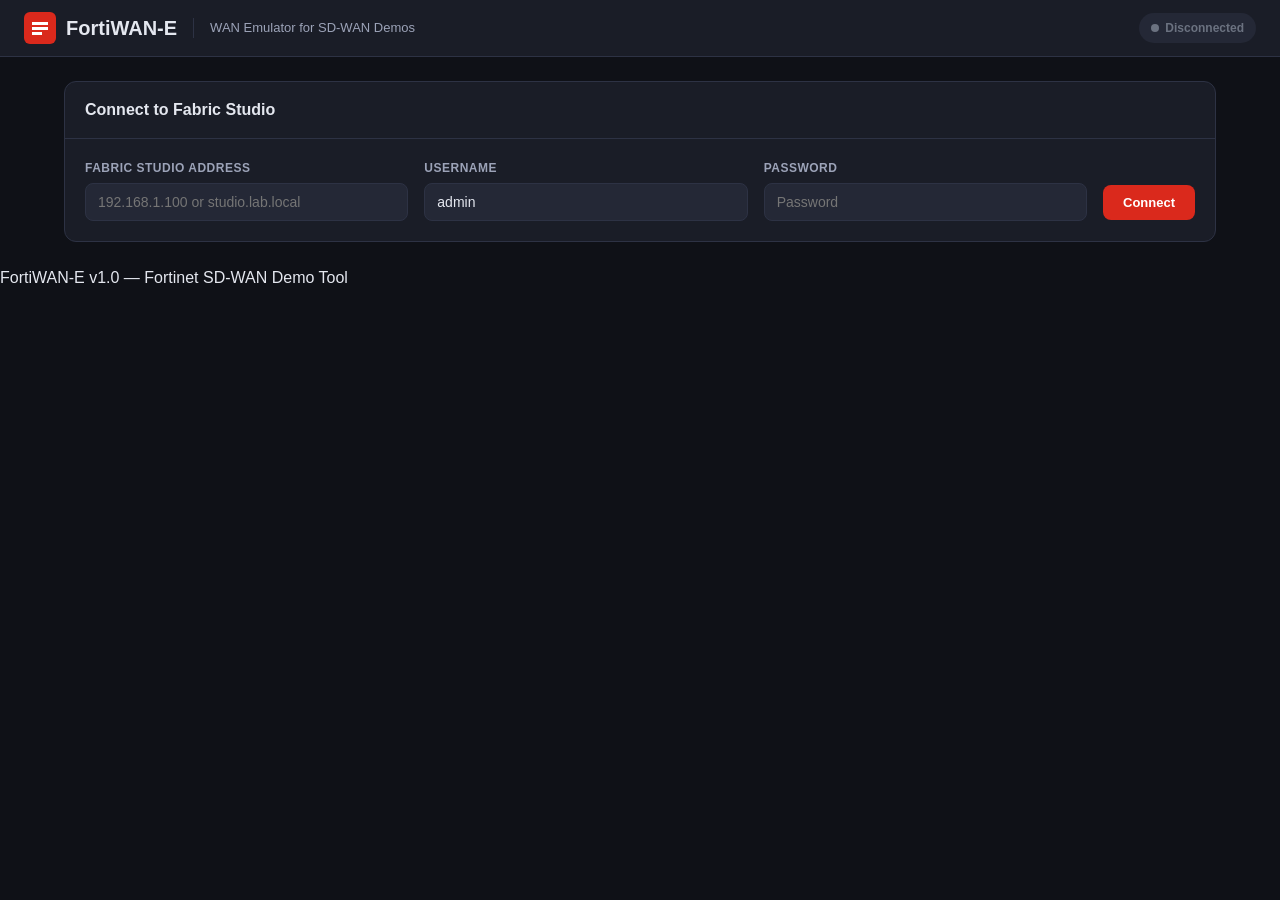
==== templates/index.html @ 13629a71 "fix: Fix port detection, API endpoint, and per-interface controls - Fix 0 ports: use list-of-tuples " ====
<!DOCTYPE html>
<html lang="en" data-theme="dark">
<head>
    <meta charset="UTF-8">
    <meta name="viewport" content="width=device-width, initial-scale=1.0">
    <title>FortiWAN-E — WAN Emulator</title>
    <link rel="stylesheet" href="/static/css/style.css">
</head>
<body>
    <!-- Header -->
    <header class="header">
        <div class="header-left">
            <div class="logo">
                <svg width="32" height="32" viewBox="0 0 32 32" fill="none">
                    <rect width="32" height="32" rx="6" fill="#DA291C"/>
                    <path d="M8 10h16v3H8zm0 5h16v3H8zm0 5h10v3H8z" fill="white"/>
                </svg>
                <h1>FortiWAN-E</h1>
            </div>
            <span class="subtitle">WAN Emulator for SD-WAN Demos</span>
        </div>
        <div class="header-right">
            <div id="connection-badge" class="badge badge-disconnected">
                <span class="badge-dot"></span>
                <span id="connection-text">Disconnected</span>
            </div>
        </div>
    </header>

    <main class="main">
        <!-- Connection Panel -->
        <section id="connect-panel" class="panel">
            <div class="panel-header">
                <h2>Connect to Fabric Studio</h2>
            </div>
            <div class="panel-body">
                <form id="connect-form" class="form-grid">
                    <div class="form-group">
                        <label for="fs-host">Fabric Studio Address</label>
                        <input type="text" id="fs-host" placeholder="192.168.1.100 or studio.lab.local" required>
                    </div>
                    <div class="form-group">
                        <label for="fs-user">Username</label>
                        <input type="text" id="fs-user" value="admin">
                    </div>
                    <div class="form-group">
                        <label for="fs-pass">Password</label>
                        <input type="password" id="fs-pass" placeholder="Password">
                    </div>
                    <div class="form-actions">
                        <button type="submit" class="btn btn-primary" id="btn-connect">Connect</button>
                        <button type="button" class="btn btn-danger hidden" id="btn-disconnect">Disconnect</button>
                    </div>
                </form>
            </div>
        </section>

        <!-- Fabric Selection -->
        <section id="fabric-panel" class="panel hidden">
            <div class="panel-header">
                <h2>Select Fabric</h2>
            </div>
            <div class="panel-body">
                <div class="form-group">
                    <label for="fabric-select">Fabric</label>
                    <select id="fabric-select">
                        <option value="">-- Select a Fabric --</option>
                    </select>
                </div>
                <button class="btn btn-primary" id="btn-load-topology">Load Topology</button>
            </div>
        </section>

        <!-- Topology View -->
        <section id="topology-panel" class="panel hidden">
            <div class="panel-header">
                <h2>Fabric Topology</h2>
                <span class="panel-hint">Select a router to configure WAN emulation on its interfaces</span>
            </div>
            <div class="panel-body">
                <div id="topology-diagram" class="topology-diagram"></div>
            </div>
        </section>

        <!-- WAN Emulator Controls -->
        <section id="emulator-panel" class="panel hidden">
            <div class="panel-header">
                <h2 id="emulator-title">WAN Emulation</h2>
            </div>
            <div class="panel-body">
                <!-- Interface cards with individual controls -->
                <div id="interface-cards" class="interface-cards"></div>
            </div>
        </section>

        <!-- Applied Rules Log -->
        <section id="log-panel" class="panel hidden">
            <div class="panel-header">
                <h2>Activity Log</h2>
                <button class="btn btn-sm btn-secondary" id="btn-clear-log">Clear</button>
            </div>
            <div class="panel-body">
                <div id="log-entries" class="log-entries"></div>
            </div>
        </section>
    </main>

    <footer class="footer">
        <span>FortiWAN-E v1.0 — Fortinet SD-WAN Demo Tool</span>
    </footer>

    <script src="/static/js/app.js"></script>
</body>
</html>
---- static/css/style.css ----
/* FortiWAN-E Styles */
:root {
    --bg-primary: #0f1117;
    --bg-secondary: #1a1d27;
    --bg-tertiary: #242836;
    --bg-hover: #2d3244;
    --text-primary: #e4e7ef;
    --text-secondary: #9ca3b8;
    --text-muted: #6b7280;
    --border: #2d3244;
    --accent: #da291c;
    --accent-hover: #ef4338;
    --accent-light: rgba(218, 41, 28, 0.15);
    --green: #22c55e;
    --green-light: rgba(34, 197, 94, 0.15);
    --yellow: #eab308;
    --yellow-light: rgba(234, 179, 8, 0.15);
    --blue: #3b82f6;
    --blue-light: rgba(59, 130, 246, 0.15);
    --radius: 8px;
    --radius-lg: 12px;
    --shadow: 0 2px 8px rgba(0,0,0,0.3);
    --transition: 150ms ease;
}

* { margin: 0; padding: 0; box-sizing: border-box; }

body {
    font-family: -apple-system, BlinkMacSystemFont, 'Segoe UI', Roboto, sans-serif;
    background: var(--bg-primary);
    color: var(--text-primary);
    line-height: 1.5;
    min-height: 100vh;
}

/* Header */
.header {
    display: flex;
    align-items: center;
    justify-content: space-between;
    padding: 12px 24px;
    background: var(--bg-secondary);
    border-bottom: 1px solid var(--border);
    position: sticky;
    top: 0;
    z-index: 100;
}

.header-left { display: flex; align-items: center; gap: 16px; }

.logo {
    display: flex;
    align-items: center;
    gap: 10px;
}

.logo h1 {
    font-size: 20px;
    font-weight: 700;
    color: var(--text-primary);
}

.subtitle {
    color: var(--text-secondary);
    font-size: 13px;
    padding-left: 16px;
    border-left: 1px solid var(--border);
}

/* Badge */
.badge {
    display: flex;
    align-items: center;
    gap: 6px;
    padding: 6px 12px;
    border-radius: 20px;
    font-size: 12px;
    font-weight: 600;
}

.badge-dot {
    width: 8px;
    height: 8px;
    border-radius: 50%;
    display: inline-block;
}

.badge-disconnected {
    background: var(--bg-tertiary);
    color: var(--text-muted);
}
.badge-disconnected .badge-dot { background: var(--text-muted); }

.badge-connected {
    background: var(--green-light);
    color: var(--green);
}
.badge-connected .badge-dot {
    background: var(--green);
    animation: pulse 2s infinite;
}

@keyframes pulse {
    0%, 100% { opacity: 1; }
    50% { opacity: 0.4; }
}

/* Main */
.main {
    max-width: 1200px;
    margin: 0 auto;
    padding: 24px;
    display: flex;
    flex-direction: column;
    gap: 20px;
}

/* Panels */
.panel {
    background: var(--bg-secondary);
    border: 1px solid var(--border);
    border-radius: var(--radius-lg);
    overflow: hidden;
}

.panel-header {
    display: flex;
    align-items: center;
    justify-content: space-between;
    padding: 16px 20px;
    border-bottom: 1px solid var(--border);
}

.panel-header h2 {
    font-size: 16px;
    font-weight: 600;
}

.panel-hint {
    font-size: 12px;
    color: var(--text-muted);
}

.panel-actions {
    display: flex;
    gap: 8px;
}

.panel-body {
    padding: 20px;
}

/* Forms */
.form-grid {
    display: grid;
    grid-template-columns: 1fr 1fr 1fr auto;
    gap: 16px;
    align-items: end;
}

.form-group label {
    display: block;
    font-size: 12px;
    font-weight: 600;
    color: var(--text-secondary);
    margin-bottom: 6px;
    text-transform: uppercase;
    letter-spacing: 0.5px;
}

.form-group input,
.form-group select {
    width: 100%;
    padding: 10px 12px;
    background: var(--bg-tertiary);
    border: 1px solid var(--border);
    border-radius: var(--radius);
    color: var(--text-primary);
    font-size: 14px;
    transition: border var(--transition);
}

.form-group input:focus,
.form-group select:focus {
    outline: none;
    border-color: var(--accent);
}

.form-group select {
    cursor: pointer;
    appearance: none;
    background-image: url("data:image/svg+xml,%3Csvg xmlns='http://www.w3.org/2000/svg' width='12' height='12' viewBox='0 0 12 12'%3E%3Cpath d='M3 5l3 3 3-3' stroke='%239ca3b8' fill='none' stroke-width='1.5'/%3E%3C/svg%3E");
    background-repeat: no-repeat;
    background-position: right 12px center;
    padding-right: 32px;
}

.form-actions {
    display: flex;
    gap: 8px;
    align-items: end;
    padding-bottom: 1px;
}

/* Buttons */
.btn {
    padding: 10px 20px;
    border: none;
    border-radius: var(--radius);
    font-size: 13px;
    font-weight: 600;
    cursor: pointer;
    transition: all var(--transition);
    white-space: nowrap;
}

.btn-sm { padding: 6px 14px; font-size: 12px; }

.btn-primary {
    background: var(--accent);
    color: white;
}
.btn-primary:hover { background: var(--accent-hover); }

.btn-secondary {
    background: var(--bg-tertiary);
    color: var(--text-secondary);
    border: 1px solid var(--border);
}
.btn-secondary:hover {
    background: var(--bg-hover);
    color: var(--text-primary);
}

.btn-danger {
    background: transparent;
    color: var(--accent);
    border: 1px solid var(--accent);
}
.btn-danger:hover {
    background: var(--accent-light);
}

.btn:disabled {
    opacity: 0.5;
    cursor: not-allowed;
}

/* Topology Diagram */
.topology-diagram {
    display: flex;
    flex-wrap: wrap;
    gap: 12px;
    min-height: 60px;
}

.topo-device {
    display: flex;
    align-items: center;
    gap: 10px;
    padding: 10px 16px;
    background: var(--bg-tertiary);
    border: 1px solid var(--border);
    border-radius: var(--radius);
    cursor: pointer;
    transition: all var(--transition);
    min-width: 160px;
}

.topo-device:hover {
    border-color: var(--accent);
    background: var(--bg-hover);
}

.topo-device.selected {
    border-color: var(--accent);
    background: var(--accent-light);
}

.topo-device.type-router { border-left: 3px solid var(--blue); }
.topo-device.type-vm { border-left: 3px solid var(--green); }
.topo-device.type-switch { border-left: 3px solid var(--yellow); }

.topo-icon {
    width: 36px;
    height: 36px;
    border-radius: 8px;
    display: flex;
    align-items: center;
    justify-content: center;
    font-size: 16px;
    font-weight: 700;
    flex-shrink: 0;
}

.type-router .topo-icon { background: var(--blue-light); color: var(--blue); }
.type-vm .topo-icon { background: var(--green-light); color: var(--green); }
.type-switch .topo-icon { background: var(--yellow-light); color: var(--yellow); }

.topo-info { display: flex; flex-direction: column; }

.topo-name {
    font-size: 14px;
    font-weight: 600;
}

.topo-type {
    font-size: 11px;
    color: var(--text-muted);
    text-transform: uppercase;
    letter-spacing: 0.5px;
}

.topo-ports {
    font-size: 11px;
    color: var(--text-secondary);
}

/* Preset dropdown in interface card */
.preset-select {
    padding: 5px 28px 5px 10px;
    background: var(--bg-tertiary);
    border: 1px solid var(--border);
    border-radius: var(--radius);
    color: var(--text-secondary);
    font-size: 12px;
    cursor: pointer;
    appearance: none;
    background-image: url("data:image/svg+xml,%3Csvg xmlns='http://www.w3.org/2000/svg' width='12' height='12' viewBox='0 0 12 12'%3E%3Cpath d='M3 5l3 3 3-3' stroke='%239ca3b8' fill='none' stroke-width='1.5'/%3E%3C/svg%3E");
    background-repeat: no-repeat;
    background-position: right 8px center;
    transition: border var(--transition);
}

.preset-select:hover,
.preset-select:focus {
    border-color: var(--accent);
    color: var(--text-primary);
    outline: none;
}

/* Interface Cards */
.interface-cards {
    display: grid;
    grid-template-columns: repeat(auto-fit, minmax(500px, 1fr));
    gap: 16px;
}

.iface-card {
    background: var(--bg-tertiary);
    border: 1px solid var(--border);
    border-radius: var(--radius);
    overflow: hidden;
}

.iface-header {
    display: flex;
    align-items: center;
    justify-content: space-between;
    padding: 12px 16px;
    border-bottom: 1px solid var(--border);
    background: var(--bg-primary);
    gap: 12px;
    flex-wrap: wrap;
}

.iface-name {
    font-size: 14px;
    font-weight: 700;
    display: flex;
    align-items: center;
    gap: 8px;
}

.iface-name .dot {
    width: 10px;
    height: 10px;
    border-radius: 50%;
    background: var(--text-muted);
}

.iface-name .dot.active { background: var(--green); }

.iface-header-actions {
    display: flex;
    align-items: center;
    gap: 8px;
}

.iface-body {
    padding: 16px;
    display: grid;
    grid-template-columns: 1fr 1fr;
    gap: 12px;
}

.slider-group {
    display: flex;
    flex-direction: column;
    gap: 4px;
}

.slider-label {
    display: flex;
    justify-content: space-between;
    align-items: center;
    font-size: 12px;
}

.slider-label span:first-child {
    color: var(--text-secondary);
    font-weight: 500;
}

.slider-value {
    color: var(--text-primary);
    font-weight: 700;
    font-variant-numeric: tabular-nums;
}

.slider-group input[type="range"] {
    -webkit-appearance: none;
    width: 100%;
    height: 4px;
    background: var(--bg-primary);
    border-radius: 2px;
    outline: none;
}

.slider-group input[type="range"]::-webkit-slider-thumb {
    -webkit-appearance: none;
    width: 16px;
    height: 16px;
    background: var(--accent);
    border-radius: 50%;
    cursor: pointer;
    transition: transform var(--transition);
}

.slider-group input[type="range"]::-webkit-slider-thumb:hover {
    transform: scale(1.2);
}

.slider-group input[type="range"]::-moz-range-thumb {
    width: 16px;
    height: 16px;
    background: var(--accent);
    border-radius: 50%;
    cursor: pointer;
    border: none;
}

/* Bandwidth special - spans full width */
.slider-group.full-width {
    grid-column: 1 / -1;
}

/* Log */
.log-entries {
    max-height: 200px;
    overflow-y: auto;
    font-family: 'SF Mono', 'Consolas', monospace;
    font-size: 12px;
}

.log-entry {
    padding: 6px 10px;
    border-bottom: 1px solid var(--border);
    display: flex;
    gap: 10px;
}

.log-time {
    color: var(--text-muted);
    flex-shrink: 0;
}

.log-msg { color: var(--text-secondary); }
.log-msg.success { color: var(--green); }
.log-msg.error { color: var(--accent); }

/* Utility */
.hidden { display: none !important; }

/* Toast Notification */
.toast {
    position: fixed;
    bottom: 24px;
    right: 24px;
    padding: 12px 20px;
    border-radius: var(--radius);
    font-size: 13px;
    font-weight: 500;
    z-index: 1000;
    animation: slideIn 200ms ease, fadeOut 200ms ease 2.8s;
    animation-fill-mode: forwards;
}

.toast-success {
    background: var(--green-light);
    color: var(--green);
    border: 1px solid var(--green);
}

.toast-error {
    background: var(--accent-light);
    color: var(--accent);
    border: 1px solid var(--accent);
}

@keyframes slideIn {
    from { transform: translateY(20px); opacity: 0; }
    to { transform: translateY(0); opacity: 1; }
}

@keyframes fadeOut {
    from { opacity: 1; }
    to { opacity: 0; }
}

/* Responsive */
@media (max-width: 768px) {
    .form-grid {
        grid-template-columns: 1fr;
    }
    .header {
        flex-direction: column;
        gap: 8px;
    }
    .subtitle { border-left: none; padding-left: 0; }
    .interface-cards {
        grid-template-columns: 1fr;
    }
}
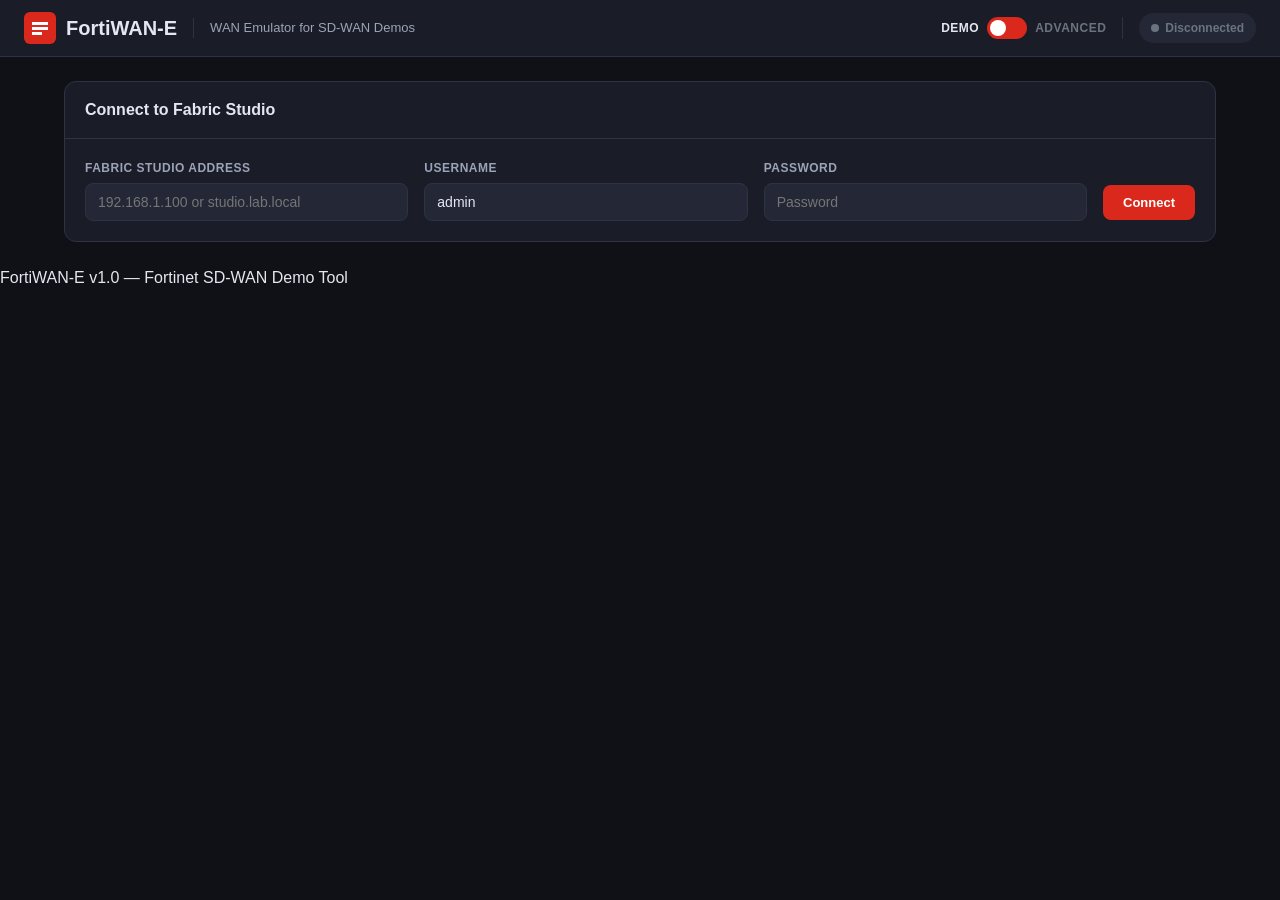
==== commit f8d25228: "Add demo/advanced mode toggle for WAN emulator Demo mode shows only port2 and port3 with simplified " ====
--- a/templates/index.html
+++ b/templates/index.html
@@ -20,6 +20,14 @@
             <span class="subtitle">WAN Emulator for SD-WAN Demos</span>
         </div>
         <div class="header-right">
+            <div class="mode-toggle">
+                <span class="mode-label" id="mode-label-demo">Demo</span>
+                <label class="toggle-switch">
+                    <input type="checkbox" id="mode-switch">
+                    <span class="toggle-slider"></span>
+                </label>
+                <span class="mode-label" id="mode-label-advanced">Advanced</span>
+            </div>
             <div id="connection-badge" class="badge badge-disconnected">
                 <span class="badge-dot"></span>
                 <span id="connection-text">Disconnected</span>
--- a/static/css/style.css
+++ b/static/css/style.css
@@ -105,6 +105,79 @@
     50% { opacity: 0.4; }
 }
 
+/* Mode Toggle */
+.mode-toggle {
+    display: flex;
+    align-items: center;
+    gap: 8px;
+    margin-right: 16px;
+    padding-right: 16px;
+    border-right: 1px solid var(--border);
+}
+
+.mode-label {
+    font-size: 12px;
+    font-weight: 600;
+    color: var(--text-muted);
+    text-transform: uppercase;
+    letter-spacing: 0.5px;
+    transition: color var(--transition);
+}
+
+.mode-label.active {
+    color: var(--text-primary);
+}
+
+.toggle-switch {
+    position: relative;
+    display: inline-block;
+    width: 40px;
+    height: 22px;
+    cursor: pointer;
+}
+
+.toggle-switch input {
+    opacity: 0;
+    width: 0;
+    height: 0;
+}
+
+.toggle-slider {
+    position: absolute;
+    top: 0;
+    left: 0;
+    right: 0;
+    bottom: 0;
+    background: var(--accent);
+    border-radius: 22px;
+    transition: background var(--transition);
+}
+
+.toggle-slider::before {
+    content: '';
+    position: absolute;
+    width: 16px;
+    height: 16px;
+    left: 3px;
+    bottom: 3px;
+    background: white;
+    border-radius: 50%;
+    transition: transform var(--transition);
+}
+
+.toggle-switch input:checked + .toggle-slider {
+    background: var(--blue);
+}
+
+.toggle-switch input:checked + .toggle-slider::before {
+    transform: translateX(18px);
+}
+
+.header-right {
+    display: flex;
+    align-items: center;
+}
+
 /* Main */
 .main {
     max-width: 1200px;
@@ -482,16 +555,25 @@
 /* Utility */
 .hidden { display: none !important; }
 
-/* Toast Notification */
-.toast {
+/* Toast Container */
+.toast-container {
     position: fixed;
     bottom: 24px;
     right: 24px;
+    z-index: 1000;
+    display: flex;
+    flex-direction: column-reverse;
+    gap: 8px;
+    pointer-events: none;
+}
+
+/* Toast Notification */
+.toast {
     padding: 12px 20px;
     border-radius: var(--radius);
     font-size: 13px;
     font-weight: 500;
-    z-index: 1000;
+    pointer-events: auto;
     animation: slideIn 200ms ease, fadeOut 200ms ease 2.8s;
     animation-fill-mode: forwards;
 }
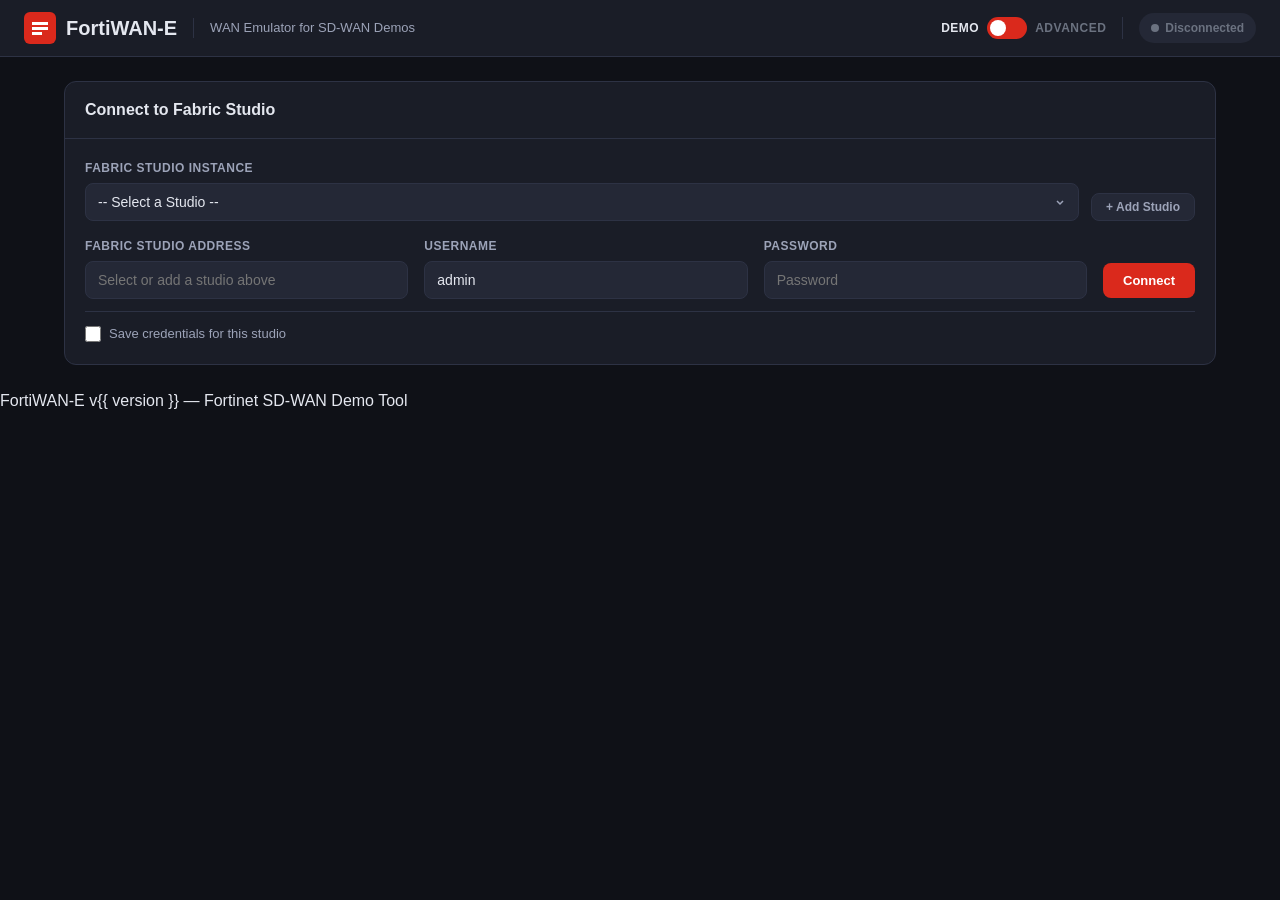
==== commit 74431a49: "Add Fabric Studio selector with predefined studios, credential saving, and versioning - Add dropdown" ====
--- a/templates/index.html
+++ b/templates/index.html
@@ -42,22 +42,48 @@
                 <h2>Connect to Fabric Studio</h2>
             </div>
             <div class="panel-body">
-                <form id="connect-form" class="form-grid">
+                <div class="studio-selector">
                     <div class="form-group">
-                        <label for="fs-host">Fabric Studio Address</label>
-                        <input type="text" id="fs-host" placeholder="192.168.1.100 or studio.lab.local" required>
+                        <label for="studio-select">Fabric Studio Instance</label>
+                        <select id="studio-select">
+                            <option value="">-- Select a Studio --</option>
+                        </select>
                     </div>
-                    <div class="form-group">
-                        <label for="fs-user">Username</label>
-                        <input type="text" id="fs-user" value="admin">
+                    <button type="button" class="btn btn-secondary btn-sm" id="btn-add-studio">+ Add Studio</button>
+                </div>
+                <div id="custom-studio-input" class="form-group hidden" style="margin-top: 12px;">
+                    <label for="custom-studio-host">Custom Studio Address</label>
+                    <div class="custom-studio-row">
+                        <input type="text" id="custom-studio-host" placeholder="studio.example.com">
+                        <button type="button" class="btn btn-primary btn-sm" id="btn-use-custom">Use</button>
+                        <button type="button" class="btn btn-secondary btn-sm" id="btn-cancel-custom">Cancel</button>
                     </div>
-                    <div class="form-group">
-                        <label for="fs-pass">Password</label>
-                        <input type="password" id="fs-pass" placeholder="Password">
+                </div>
+                <form id="connect-form" class="connect-form" style="margin-top: 16px;">
+                    <div class="form-grid">
+                        <div class="form-group">
+                            <label for="fs-host">Fabric Studio Address</label>
+                            <input type="text" id="fs-host" placeholder="Select or add a studio above" required readonly>
+                        </div>
+                        <div class="form-group">
+                            <label for="fs-user">Username</label>
+                            <input type="text" id="fs-user" value="admin">
+                        </div>
+                        <div class="form-group">
+                            <label for="fs-pass">Password</label>
+                            <input type="password" id="fs-pass" placeholder="Password">
+                        </div>
+                        <div class="form-actions">
+                            <button type="submit" class="btn btn-primary" id="btn-connect">Connect</button>
+                            <button type="button" class="btn btn-danger hidden" id="btn-disconnect">Disconnect</button>
+                        </div>
                     </div>
-                    <div class="form-actions">
-                        <button type="submit" class="btn btn-primary" id="btn-connect">Connect</button>
-                        <button type="button" class="btn btn-danger hidden" id="btn-disconnect">Disconnect</button>
+                    <div class="save-credentials-row">
+                        <label class="checkbox-label">
+                            <input type="checkbox" id="save-credentials">
+                            <span>Save credentials for this studio</span>
+                        </label>
+                        <button type="button" class="btn btn-sm btn-secondary hidden" id="btn-delete-credentials">Delete Saved</button>
                     </div>
                 </form>
             </div>
@@ -114,7 +140,7 @@
     </main>
 
     <footer class="footer">
-        <span>FortiWAN-E v1.0 — Fortinet SD-WAN Demo Tool</span>
+        <span>FortiWAN-E v{{ version }} — Fortinet SD-WAN Demo Tool</span>
     </footer>
 
     <script src="/static/js/app.js"></script>
--- a/static/css/style.css
+++ b/static/css/style.css
@@ -552,6 +552,52 @@
 .log-msg.success { color: var(--green); }
 .log-msg.error { color: var(--accent); }
 
+/* Studio Selector */
+.studio-selector {
+    display: flex;
+    align-items: end;
+    gap: 12px;
+}
+
+.studio-selector .form-group {
+    flex: 1;
+}
+
+.custom-studio-row {
+    display: flex;
+    gap: 8px;
+    align-items: center;
+}
+
+.custom-studio-row input {
+    flex: 1;
+}
+
+.save-credentials-row {
+    display: flex;
+    align-items: center;
+    gap: 16px;
+    margin-top: 12px;
+    padding-top: 12px;
+    border-top: 1px solid var(--border);
+}
+
+.checkbox-label {
+    display: flex;
+    align-items: center;
+    gap: 8px;
+    font-size: 13px;
+    color: var(--text-secondary);
+    cursor: pointer;
+}
+
+.checkbox-label input[type="checkbox"] {
+    width: 16px;
+    height: 16px;
+    accent-color: var(--accent);
+    cursor: pointer;
+}
+
 /* Utility */
 .hidden { display: none !important; }
 
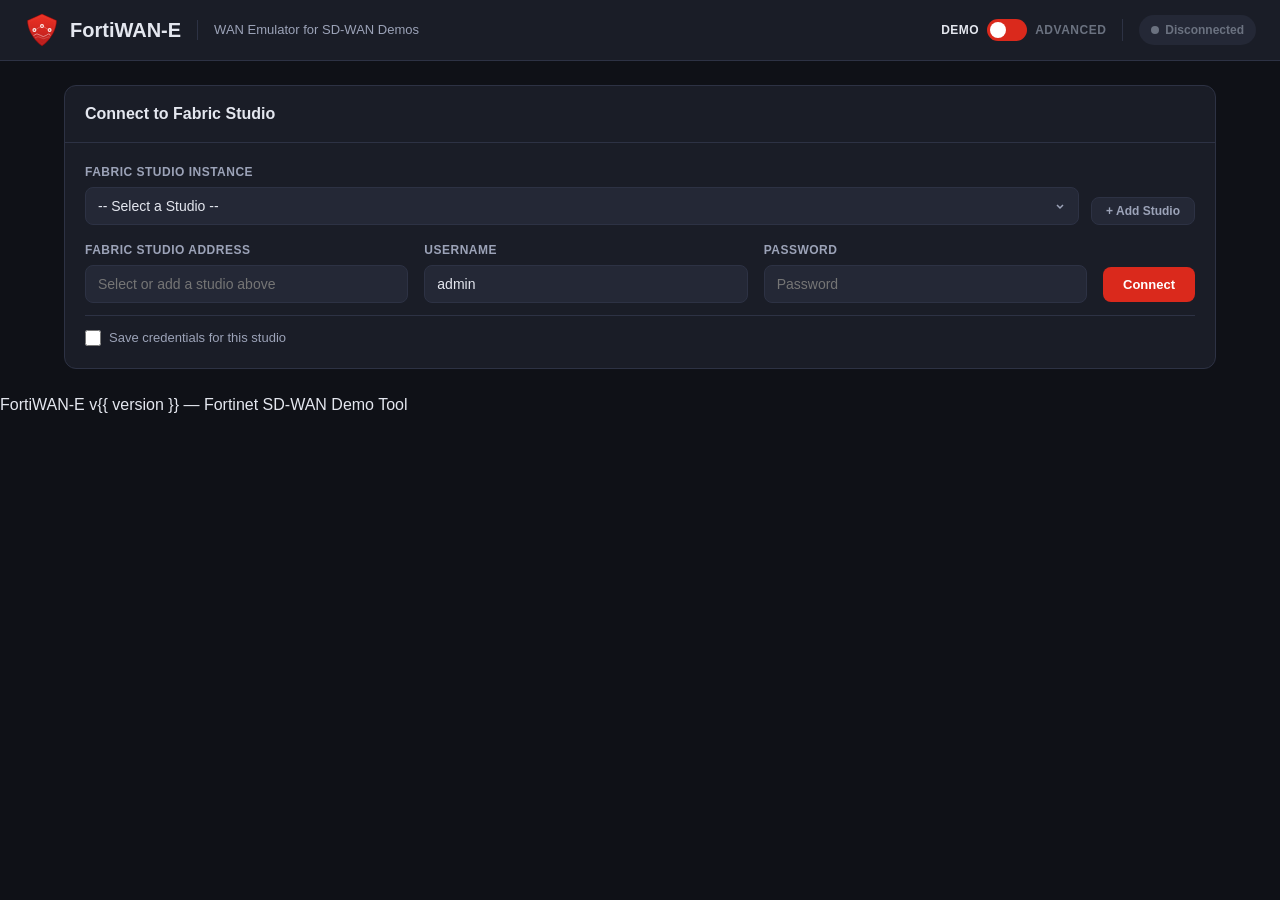
==== commit d8b9f893: "Add FortiWAN-E logo and browser tab favicon Create a Fortinet-styled shield logo with network nodes " ====
--- a/templates/index.html
+++ b/templates/index.html
@@ -5,16 +5,14 @@
     <meta name="viewport" content="width=device-width, initial-scale=1.0">
     <title>FortiWAN-E — WAN Emulator</title>
     <link rel="stylesheet" href="/static/css/style.css">
+    <link rel="icon" type="image/svg+xml" href="/static/img/favicon.svg">
 </head>
 <body>
     <!-- Header -->
     <header class="header">
         <div class="header-left">
             <div class="logo">
-                <svg width="32" height="32" viewBox="0 0 32 32" fill="none">
-                    <rect width="32" height="32" rx="6" fill="#DA291C"/>
-                    <path d="M8 10h16v3H8zm0 5h16v3H8zm0 5h10v3H8z" fill="white"/>
-                </svg>
+                <img src="/static/img/logo.svg" alt="FortiWAN-E Logo" width="36" height="36">
                 <h1>FortiWAN-E</h1>
             </div>
             <span class="subtitle">WAN Emulator for SD-WAN Demos</span>
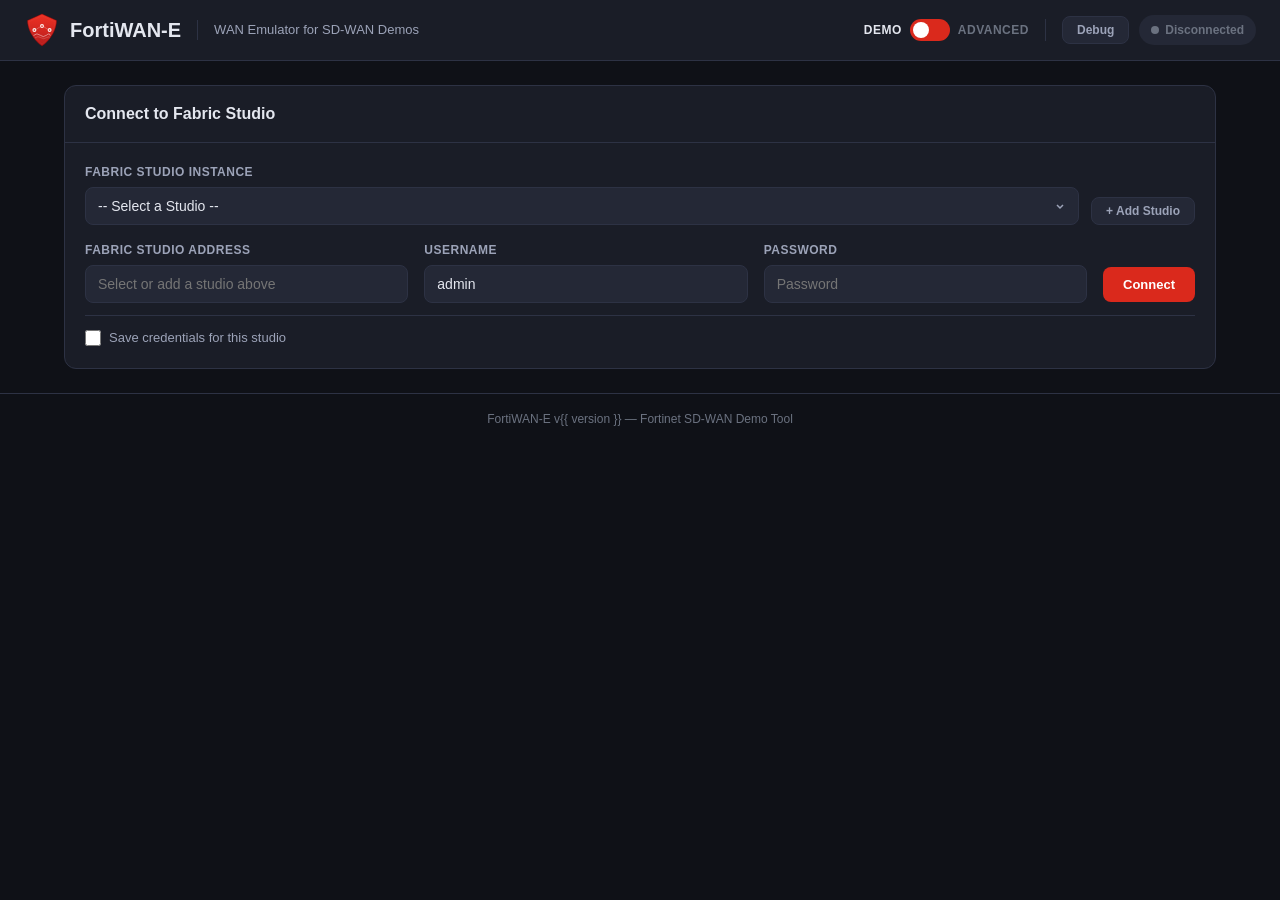
==== commit d831c855: "Add debug console and move disconnect button to header - Move disconnect button from connection form" ====
--- a/templates/index.html
+++ b/templates/index.html
@@ -26,9 +26,13 @@
                 </label>
                 <span class="mode-label" id="mode-label-advanced">Advanced</span>
             </div>
-            <div id="connection-badge" class="badge badge-disconnected">
-                <span class="badge-dot"></span>
-                <span id="connection-text">Disconnected</span>
+            <div class="header-actions">
+                <button type="button" class="btn btn-sm btn-secondary" id="btn-debug" title="Open Debug Console">Debug</button>
+                <div id="connection-badge" class="badge badge-disconnected">
+                    <span class="badge-dot"></span>
+                    <span id="connection-text">Disconnected</span>
+                    <button type="button" class="btn btn-sm btn-danger hidden" id="btn-disconnect">Disconnect</button>
+                </div>
             </div>
         </div>
     </header>
@@ -73,7 +77,6 @@
                         </div>
                         <div class="form-actions">
                             <button type="submit" class="btn btn-primary" id="btn-connect">Connect</button>
-                            <button type="button" class="btn btn-danger hidden" id="btn-disconnect">Disconnect</button>
                         </div>
                     </div>
                     <div class="save-credentials-row">
@@ -137,6 +140,29 @@
         </section>
     </main>
 
+    <!-- Debug Panel (overlay) -->
+    <div id="debug-panel" class="debug-panel hidden">
+        <div class="debug-panel-header">
+            <h2>Debug Console</h2>
+            <div class="debug-panel-controls">
+                <select id="debug-time-range" class="debug-select">
+                    <option value="5">Last 5 minutes</option>
+                    <option value="15" selected>Last 15 minutes</option>
+                    <option value="60">Last 1 hour</option>
+                    <option value="240">Last 4 hours</option>
+                    <option value="1440">Last 1 day</option>
+                </select>
+                <button class="btn btn-sm btn-secondary" id="btn-debug-copy" title="Copy to clipboard">Copy</button>
+                <button class="btn btn-sm btn-secondary" id="btn-debug-export" title="Export to file">Export</button>
+                <button class="btn btn-sm btn-secondary" id="btn-debug-clear">Clear</button>
+                <button class="btn btn-sm btn-secondary" id="btn-debug-close">Close</button>
+            </div>
+        </div>
+        <div class="debug-panel-body">
+            <div id="debug-entries" class="debug-entries"></div>
+        </div>
+    </div>
+
     <footer class="footer">
         <span>FortiWAN-E v{{ version }} — Fortinet SD-WAN Demo Tool</span>
     </footer>
--- a/static/css/style.css
+++ b/static/css/style.css
@@ -178,6 +178,19 @@
     align-items: center;
 }
 
+.header-actions {
+    display: flex;
+    align-items: center;
+    gap: 10px;
+}
+
+/* Disconnect button inside badge */
+.badge .btn-danger {
+    margin-left: 8px;
+    padding: 4px 12px;
+    font-size: 11px;
+}
+
 /* Main */
 .main {
     max-width: 1200px;
@@ -389,6 +402,32 @@
     color: var(--text-secondary);
 }
 
+/* Demo mode device cards */
+.topo-device.demo-hub { border-left: 3px solid var(--blue); }
+.topo-device.demo-branch { border-left: 3px solid var(--green); }
+
+.demo-hub .topo-icon.demo-icon {
+    background: var(--blue-light);
+    color: var(--blue);
+}
+.demo-branch .topo-icon.demo-icon {
+    background: var(--green-light);
+    color: var(--green);
+}
+
+.topo-icon.demo-icon {
+    width: 40px;
+    height: 40px;
+    border-radius: 10px;
+}
+
+.topo-role {
+    font-size: 11px;
+    color: var(--text-muted);
+    text-transform: uppercase;
+    letter-spacing: 0.5px;
+}
+
 /* Preset dropdown in interface card */
 .preset-select {
     padding: 5px 28px 5px 10px;
@@ -571,6 +610,15 @@
 
 .custom-studio-row input {
     flex: 1;
+}
+
+.demo-static-value {
+    padding: 10px 14px;
+    background: var(--bg-tertiary);
+    border: 1px solid var(--border);
+    border-radius: var(--radius);
+    color: var(--text-primary);
+    font-size: 0.95rem;
 }
 
 .save-credentials-row {
@@ -644,6 +692,148 @@
 @keyframes fadeOut {
     from { opacity: 1; }
     to { opacity: 0; }
+}
+
+/* Debug Panel */
+.debug-panel {
+    position: fixed;
+    bottom: 0;
+    left: 0;
+    right: 0;
+    height: 45vh;
+    background: var(--bg-secondary);
+    border-top: 2px solid var(--accent);
+    z-index: 200;
+    display: flex;
+    flex-direction: column;
+    box-shadow: 0 -4px 20px rgba(0, 0, 0, 0.5);
+}
+
+.debug-panel-header {
+    display: flex;
+    align-items: center;
+    justify-content: space-between;
+    padding: 10px 16px;
+    border-bottom: 1px solid var(--border);
+    background: var(--bg-primary);
+    flex-shrink: 0;
+}
+
+.debug-panel-header h2 {
+    font-size: 14px;
+    font-weight: 700;
+    color: var(--accent);
+}
+
+.debug-panel-controls {
+    display: flex;
+    align-items: center;
+    gap: 8px;
+}
+
+.debug-select {
+    padding: 4px 28px 4px 8px;
+    background: var(--bg-tertiary);
+    border: 1px solid var(--border);
+    border-radius: var(--radius);
+    color: var(--text-secondary);
+    font-size: 12px;
+    cursor: pointer;
+    appearance: none;
+    background-image: url("data:image/svg+xml,%3Csvg xmlns='http://www.w3.org/2000/svg' width='12' height='12' viewBox='0 0 12 12'%3E%3Cpath d='M3 5l3 3 3-3' stroke='%239ca3b8' fill='none' stroke-width='1.5'/%3E%3C/svg%3E");
+    background-repeat: no-repeat;
+    background-position: right 8px center;
+}
+
+.debug-panel-body {
+    flex: 1;
+    overflow: hidden;
+}
+
+.debug-entries {
+    height: 100%;
+    overflow-y: auto;
+    padding: 8px 12px;
+    font-family: 'SF Mono', 'Consolas', 'Fira Code', monospace;
+    font-size: 11px;
+    line-height: 1.6;
+}
+
+.debug-entry {
+    padding: 3px 0;
+    border-bottom: 1px solid rgba(45, 50, 68, 0.5);
+    display: flex;
+    flex-wrap: wrap;
+    align-items: baseline;
+    gap: 6px;
+}
+
+.debug-time {
+    color: var(--text-muted);
+    flex-shrink: 0;
+    font-size: 10px;
+}
+
+.debug-badge {
+    padding: 1px 5px;
+    border-radius: 3px;
+    font-size: 9px;
+    font-weight: 700;
+    text-transform: uppercase;
+    letter-spacing: 0.3px;
+    flex-shrink: 0;
+}
+
+.debug-source-frontend { background: var(--blue-light); color: var(--blue); }
+.debug-source-backend { background: var(--green-light); color: var(--green); }
+.debug-cat { background: var(--bg-tertiary); color: var(--text-secondary); }
+
+.debug-level-info { }
+.debug-badge.debug-level-info { background: var(--blue-light); color: var(--blue); }
+.debug-badge.debug-level-debug { background: var(--bg-tertiary); color: var(--text-muted); }
+.debug-badge.debug-level-warn { background: var(--yellow-light); color: var(--yellow); }
+.debug-badge.debug-level-error { background: var(--accent-light); color: var(--accent); }
+
+.debug-entry.debug-level-error { border-left: 2px solid var(--accent); padding-left: 6px; }
+.debug-entry.debug-level-warn { border-left: 2px solid var(--yellow); padding-left: 6px; }
+
+.debug-msg {
+    color: var(--text-primary);
+    word-break: break-word;
+}
+
+.debug-entry.debug-level-error .debug-msg { color: var(--accent); }
+.debug-entry.debug-level-warn .debug-msg { color: var(--yellow); }
+
+.debug-details {
+    width: 100%;
+    margin: 4px 0 4px 0;
+    padding: 6px 10px;
+    background: var(--bg-primary);
+    border: 1px solid var(--border);
+    border-radius: 4px;
+    color: var(--text-secondary);
+    font-size: 10px;
+    line-height: 1.4;
+    overflow-x: auto;
+    white-space: pre-wrap;
+    word-break: break-all;
+}
+
+.debug-empty {
+    color: var(--text-muted);
+    text-align: center;
+    padding: 40px;
+    font-size: 13px;
+}
+
+/* Footer */
+.footer {
+    text-align: center;
+    padding: 16px;
+    color: var(--text-muted);
+    font-size: 12px;
+    border-top: 1px solid var(--border);
 }
 
 /* Responsive */
